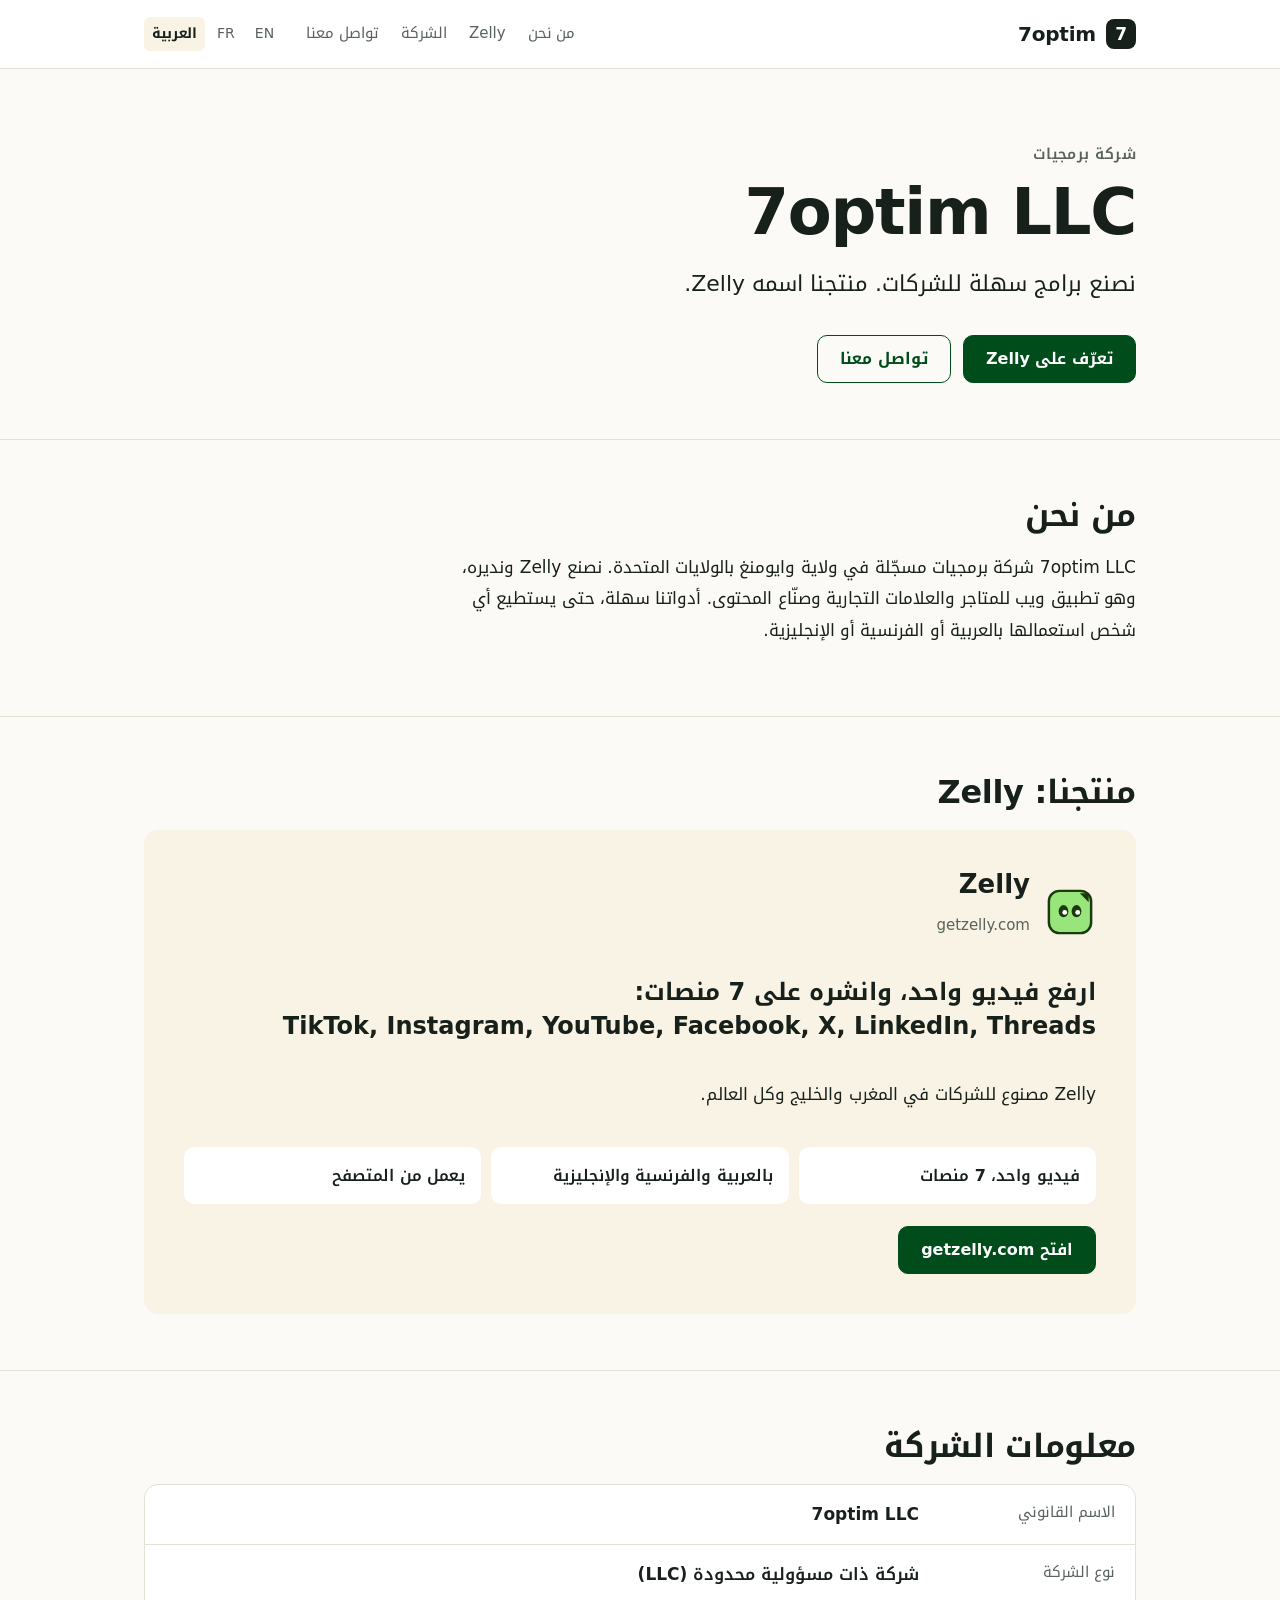
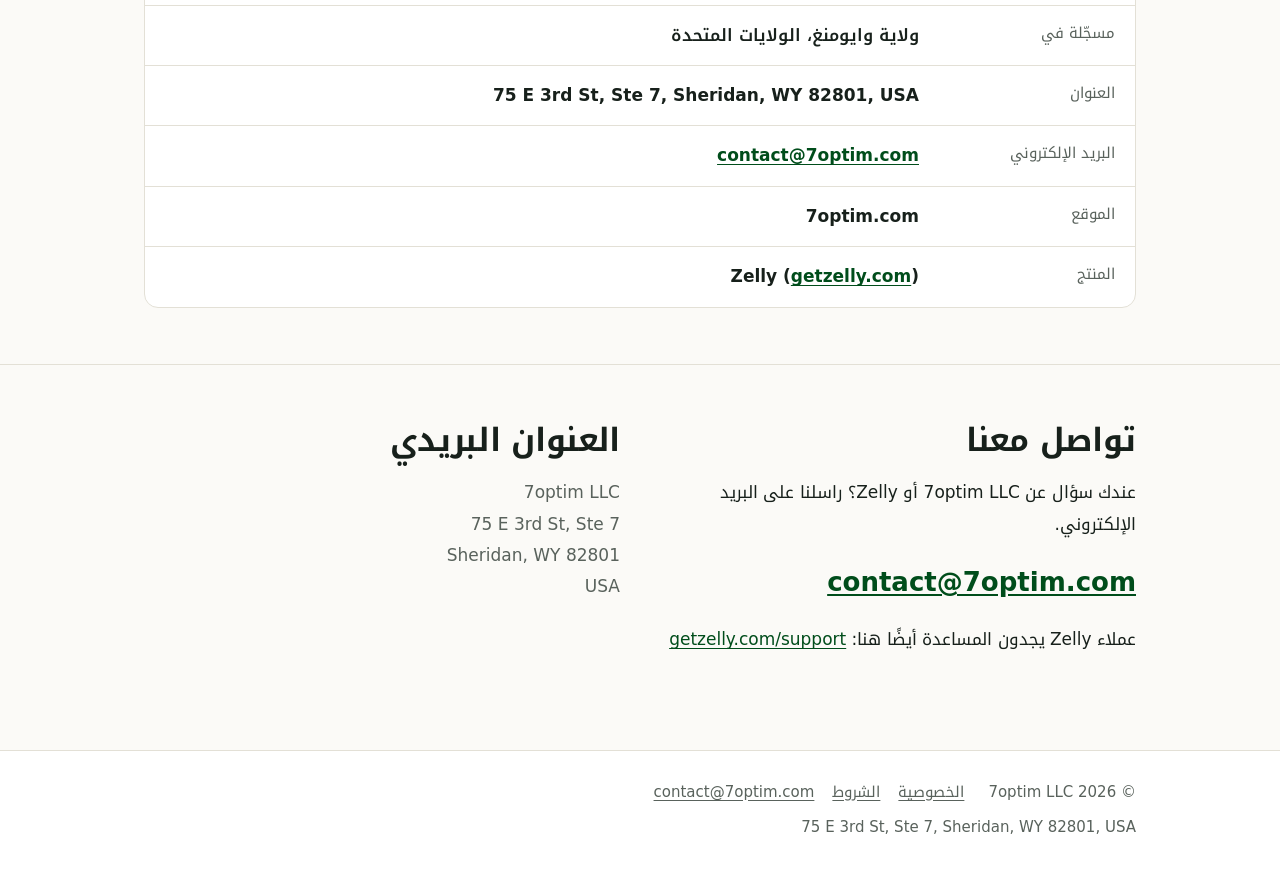
==== ar/index.html @ bed2d07e "7optim LLC company site (EN, FR, AR) with privacy and terms Co-Authored-By: Claude Opus 5.5 <noreply" ====
<!doctype html>
<html lang="ar" dir="rtl">
<head>
<meta charset="utf-8">
<meta name="viewport" content="width=device-width, initial-scale=1">
<meta http-equiv="Content-Security-Policy" content="default-src 'none'; style-src 'self'; img-src 'self'; font-src 'self'; base-uri 'none'; form-action 'none'">
<title>7optim LLC: شركة برمجيات، صانعة Zelly</title>
<meta name="description" content="7optim LLC شركة برمجيات. نصنع Zelly: ارفع فيديو واحد، وانشره على 7 منصات: TikTok, Instagram, YouTube, Facebook, X, LinkedIn, Threads.">
<link rel="canonical" href="https://7optim.com/ar/">
<link rel="alternate" hreflang="en" href="https://7optim.com/">
<link rel="alternate" hreflang="fr" href="https://7optim.com/fr/">
<link rel="alternate" hreflang="ar" href="https://7optim.com/ar/">
<link rel="alternate" hreflang="x-default" href="https://7optim.com/">
<meta property="og:type" content="website">
<meta property="og:site_name" content="7optim LLC">
<meta property="og:title" content="7optim LLC: شركة برمجيات، صانعة Zelly">
<meta property="og:description" content="7optim LLC شركة برمجيات. نصنع Zelly: ارفع فيديو واحد، وانشره على 7 منصات: TikTok, Instagram, YouTube, Facebook, X, LinkedIn, Threads.">
<meta property="og:url" content="https://7optim.com/ar/">
<link rel="icon" href="../assets/favicon.svg" type="image/svg+xml">
<link rel="stylesheet" href="../assets/site.css">
</head>
<body>
<a class="skip" href="#main">انتقل إلى المحتوى</a>
<header class="top"><div class="wrap">
<a class="brand" href="../ar/" aria-label="7optim LLC"><span class="brand-mark" aria-hidden="true">7</span><span class="ltr">7optim</span></a>
<nav class="nav" aria-label="الشركة"><a href="#about">من نحن</a><a href="#zelly">Zelly</a><a href="#company">الشركة</a><a href="#contact">تواصل معنا</a></nav>
<nav class="langs" aria-label="Language"><a href="../" hreflang="en" lang="en">EN</a><a href="../fr/" hreflang="fr" lang="fr">FR</a><a href="../ar/" hreflang="ar" lang="ar" aria-current="true">العربية</a></nav>
</div></header>
<main id="main">
<section class="hero"><div class="wrap">
<p class="eyebrow">شركة برمجيات</p>
<h1><span class="ltr">7optim LLC</span></h1>
<p class="lead">نصنع برامج سهلة للشركات. منتجنا اسمه Zelly.</p>
<div class="actions"><a class="btn btn-main" href="#zelly">تعرّف على Zelly</a><a class="btn btn-line" href="#contact">تواصل معنا</a></div>
</div></section>

<section class="section" id="about"><div class="wrap">
<h2>من نحن</h2>
<p><span class="ltr">7optim LLC</span> شركة برمجيات مسجّلة في ولاية وايومنغ بالولايات المتحدة. نصنع Zelly ونديره، وهو تطبيق ويب للمتاجر والعلامات التجارية وصنّاع المحتوى. أدواتنا سهلة، حتى يستطيع أي شخص استعمالها بالعربية أو الفرنسية أو الإنجليزية.</p>
</div></section>

<section class="section" id="zelly"><div class="wrap">
<h2>منتجنا: Zelly</h2>
<div class="product">
<div class="product-head"><img src="../assets/zelly-mark.svg" width="52" height="52" alt=""><div><p class="product-name">Zelly</p><p class="product-url"><span class="ltr">getzelly.com</span></p></div></div>
<p class="product-line">ارفع فيديو واحد، وانشره على 7 منصات:<br><span class="ltr">TikTok, Instagram, YouTube, Facebook, X, LinkedIn, Threads</span></p>
<p>Zelly مصنوع للشركات في المغرب والخليج وكل العالم.</p>
<ul class="points"><li>فيديو واحد، 7 منصات</li><li>بالعربية والفرنسية والإنجليزية</li><li>يعمل من المتصفح</li></ul>
<div><a class="btn btn-main" href="https://getzelly.com/" rel="noopener">افتح getzelly.com</a></div>
</div>
</div></section>

<section class="section" id="company"><div class="wrap">
<h2>معلومات الشركة</h2>
<dl class="facts"><div><dt>الاسم القانوني</dt><dd><span class="ltr">7optim LLC</span></dd></div><div><dt>نوع الشركة</dt><dd>شركة ذات مسؤولية محدودة (<span class="ltr">LLC</span>)</dd></div><div><dt>مسجّلة في</dt><dd>ولاية وايومنغ، الولايات المتحدة</dd></div><div><dt>العنوان</dt><dd><span class="ltr">75 E 3rd St, Ste 7, Sheridan, WY 82801, USA</span></dd></div><div><dt>البريد الإلكتروني</dt><dd><span class="ltr"><a href="mailto:contact@7optim.com">contact@7optim.com</a></span></dd></div><div><dt>الموقع</dt><dd><span class="ltr">7optim.com</span></dd></div><div><dt>المنتج</dt><dd>Zelly (<a href="https://getzelly.com/" rel="noopener">getzelly.com</a>)</dd></div></dl>
</div></section>

<section class="section" id="contact"><div class="wrap cols">
<div>
<h2>تواصل معنا</h2>
<p>عندك سؤال عن <span class="ltr">7optim LLC</span> أو Zelly؟ راسلنا على البريد الإلكتروني.</p>
<a class="mail ltr" href="mailto:contact@7optim.com">contact@7optim.com</a>
<p>عملاء Zelly يجدون المساعدة أيضًا هنا: <a href="https://getzelly.com/support" rel="noopener"><span class="ltr">getzelly.com/support</span></a></p>
</div>
<div>
<h2>العنوان البريدي</h2>
<address class="ltr">7optim LLC<br>75 E 3rd St, Ste 7<br>Sheridan, WY 82801<br>USA</address>
</div>
</div></section>
</main>
<footer class="foot"><div class="wrap">
<span>© 2026 <span class="ltr">7optim LLC</span></span>
<nav aria-label="Legal"><a href="../ar/privacy/">الخصوصية</a><a href="../ar/terms/">الشروط</a><a href="mailto:contact@7optim.com"><span class="ltr">contact@7optim.com</span></a></nav>
<span class="addr"><span class="ltr">75 E 3rd St, Ste 7, Sheridan, WY 82801, USA</span></span>
</div></footer>
</body>
</html>
---- assets/site.css ----
/* 7optim LLC company site. Calm, neutral, no JavaScript. */
@font-face {
  font-family: "Kufi";
  src: url("noto-kufi-arabic.woff2") format("woff2");
  font-weight: 100 900;
  font-display: swap;
  unicode-range: U+0600-06FF, U+0750-077F, U+08A0-08FF, U+FB50-FDFF, U+FE70-FEFF;
}

:root {
  --bg: #fbfaf7;
  --surface: #ffffff;
  --cream: #f9f3e5;
  --ink: #17201b;
  --muted: #59625c;
  --line: #e3e0d6;
  --green: #004d1b;
  --green-hover: #00381a;
  --radius: 14px;
  --wrap: 1040px;
  --font: "Kufi", ui-sans-serif, system-ui, -apple-system, "Segoe UI", Roboto, "Helvetica Neue", Arial, sans-serif;
}

*, *::before, *::after { box-sizing: border-box; }
html { -webkit-text-size-adjust: 100%; text-size-adjust: 100%; }
body {
  margin: 0;
  background: var(--bg);
  color: var(--ink);
  font-family: var(--font);
  font-size: 17px;
  line-height: 1.6;
}
[lang="ar"] body { line-height: 1.85; }
img { max-width: 100%; display: block; }
a { color: var(--green); text-underline-offset: 3px; }
a:hover { color: var(--green-hover); }
:focus-visible { outline: 3px solid var(--green); outline-offset: 3px; border-radius: 4px; }

.wrap { max-width: var(--wrap); margin: 0 auto; padding-inline: 24px; }
.skip { position: absolute; inset-inline-start: -999px; top: 8px; background: var(--surface); padding: 8px 12px; z-index: 10; }
.skip:focus { inset-inline-start: 8px; }

/* Header */
.top { border-bottom: 1px solid var(--line); background: var(--surface); }
.top .wrap { display: flex; align-items: center; gap: 24px; min-height: 68px; }
.brand { display: inline-flex; align-items: center; gap: 10px; color: var(--ink); text-decoration: none; font-weight: 800; font-size: 20px; letter-spacing: -0.01em; }
.brand-mark { width: 30px; height: 30px; border-radius: 8px; background: var(--ink); color: #fff; display: grid; place-items: center; font-size: 17px; font-weight: 800; }
.nav { display: flex; gap: 22px; margin-inline-start: auto; }
.nav a { color: var(--muted); text-decoration: none; font-size: 15px; }
.nav a:hover { color: var(--ink); }
.langs { display: flex; gap: 4px; }
.langs a { color: var(--muted); text-decoration: none; font-size: 14px; padding: 4px 8px; border-radius: 6px; }
.langs a[aria-current="true"] { color: var(--ink); background: var(--cream); font-weight: 700; }

/* Hero */
.hero { padding-block: 72px 56px; }
.eyebrow { margin: 0 0 10px; color: var(--muted); font-size: 15px; font-weight: 600; letter-spacing: 0.02em; }
.hero h1 { margin: 0; font-size: clamp(40px, 7vw, 64px); line-height: 1.05; letter-spacing: -0.02em; font-weight: 800; }
.lead { margin: 18px 0 0; max-width: 34em; font-size: clamp(19px, 2.4vw, 22px); color: var(--ink); }
.actions { display: flex; flex-wrap: wrap; gap: 12px; margin-top: 30px; }
.btn { display: inline-flex; align-items: center; justify-content: center; min-height: 48px; padding: 0 22px; border-radius: 10px; font-weight: 700; font-size: 16px; text-decoration: none; border: 1px solid var(--green); }
.btn-main { background: var(--green); color: #fff; }
.btn-main:hover { background: var(--green-hover); color: #fff; }
.btn-line { background: transparent; color: var(--green); }
.btn-line:hover { background: var(--cream); }

/* Sections */
.section { padding-block: 56px; border-top: 1px solid var(--line); }
.section h2 { margin: 0 0 18px; font-size: clamp(26px, 3.4vw, 32px); line-height: 1.2; letter-spacing: -0.01em; }
.section p { margin: 0 0 14px; max-width: 40em; }
.cols { display: grid; gap: 40px; }
@media (min-width: 860px) { .cols { grid-template-columns: 1fr 1fr; align-items: start; } }

/* Product card */
.product { background: var(--cream); border-radius: var(--radius); padding: clamp(24px, 4vw, 40px); display: grid; gap: 22px; }
.product-head { display: flex; align-items: center; gap: 14px; }
.product-head img { width: 52px; height: 52px; }
.product-name { margin: 0; font-size: 26px; font-weight: 800; line-height: 1.1; }
.product-url { margin: 2px 0 0; color: var(--muted); font-size: 15px; }
.product-line { margin: 0; font-size: clamp(20px, 2.6vw, 24px); font-weight: 700; line-height: 1.4; max-width: 30em; }
.points { list-style: none; margin: 0; padding: 0; display: grid; gap: 10px; }
@media (min-width: 700px) { .points { grid-template-columns: repeat(3, 1fr); } }
.points li { background: var(--surface); border-radius: 10px; padding: 14px 16px; font-weight: 600; font-size: 16px; }

/* Company details */
.facts { margin: 0; display: grid; gap: 0; background: var(--surface); border: 1px solid var(--line); border-radius: var(--radius); }
.facts div { display: grid; gap: 2px; padding: 14px 20px; border-top: 1px solid var(--line); }
.facts div:first-child { border-top: 0; }
@media (min-width: 560px) { .facts div { grid-template-columns: 180px 1fr; gap: 16px; } }
.facts dt { color: var(--muted); font-size: 15px; }
.facts dd { margin: 0; font-weight: 600; }

/* Contact */
.mail { display: inline-block; font-size: clamp(20px, 3vw, 26px); font-weight: 700; margin: 4px 0 18px; word-break: break-word; }
address { font-style: normal; color: var(--muted); }

/* Legal pages */
.legal { padding-block: 56px 40px; }
.legal h1 { margin: 0 0 6px; font-size: clamp(32px, 5vw, 44px); line-height: 1.15; letter-spacing: -0.01em; }
.updated { color: var(--muted); margin: 0 0 30px; font-size: 15px; }
.legal h2 { margin: 34px 0 8px; font-size: 21px; }
.legal p { margin: 0 0 12px; max-width: 42em; }

/* Footer */
.foot { border-top: 1px solid var(--line); background: var(--surface); padding-block: 28px; margin-top: 24px; font-size: 15px; color: var(--muted); }
.foot .wrap { display: flex; flex-wrap: wrap; gap: 8px 24px; align-items: center; }
.foot nav { display: flex; gap: 18px; }
.foot a { color: var(--muted); }
.foot a:hover { color: var(--ink); }
.foot .addr { flex-basis: 100%; }

.ltr { direction: ltr; unicode-bidi: isolate; }
[dir="rtl"] address.ltr { text-align: right; }

@media (max-width: 640px) {
  .top .wrap { gap: 12px; padding-inline: 16px; }
  .wrap { padding-inline: 16px; }
  .nav { display: none; }
  .langs { margin-inline-start: auto; }
  .hero { padding-block: 48px 40px; }
  .section { padding-block: 44px; }
  .btn { flex: 1 1 100%; }
}
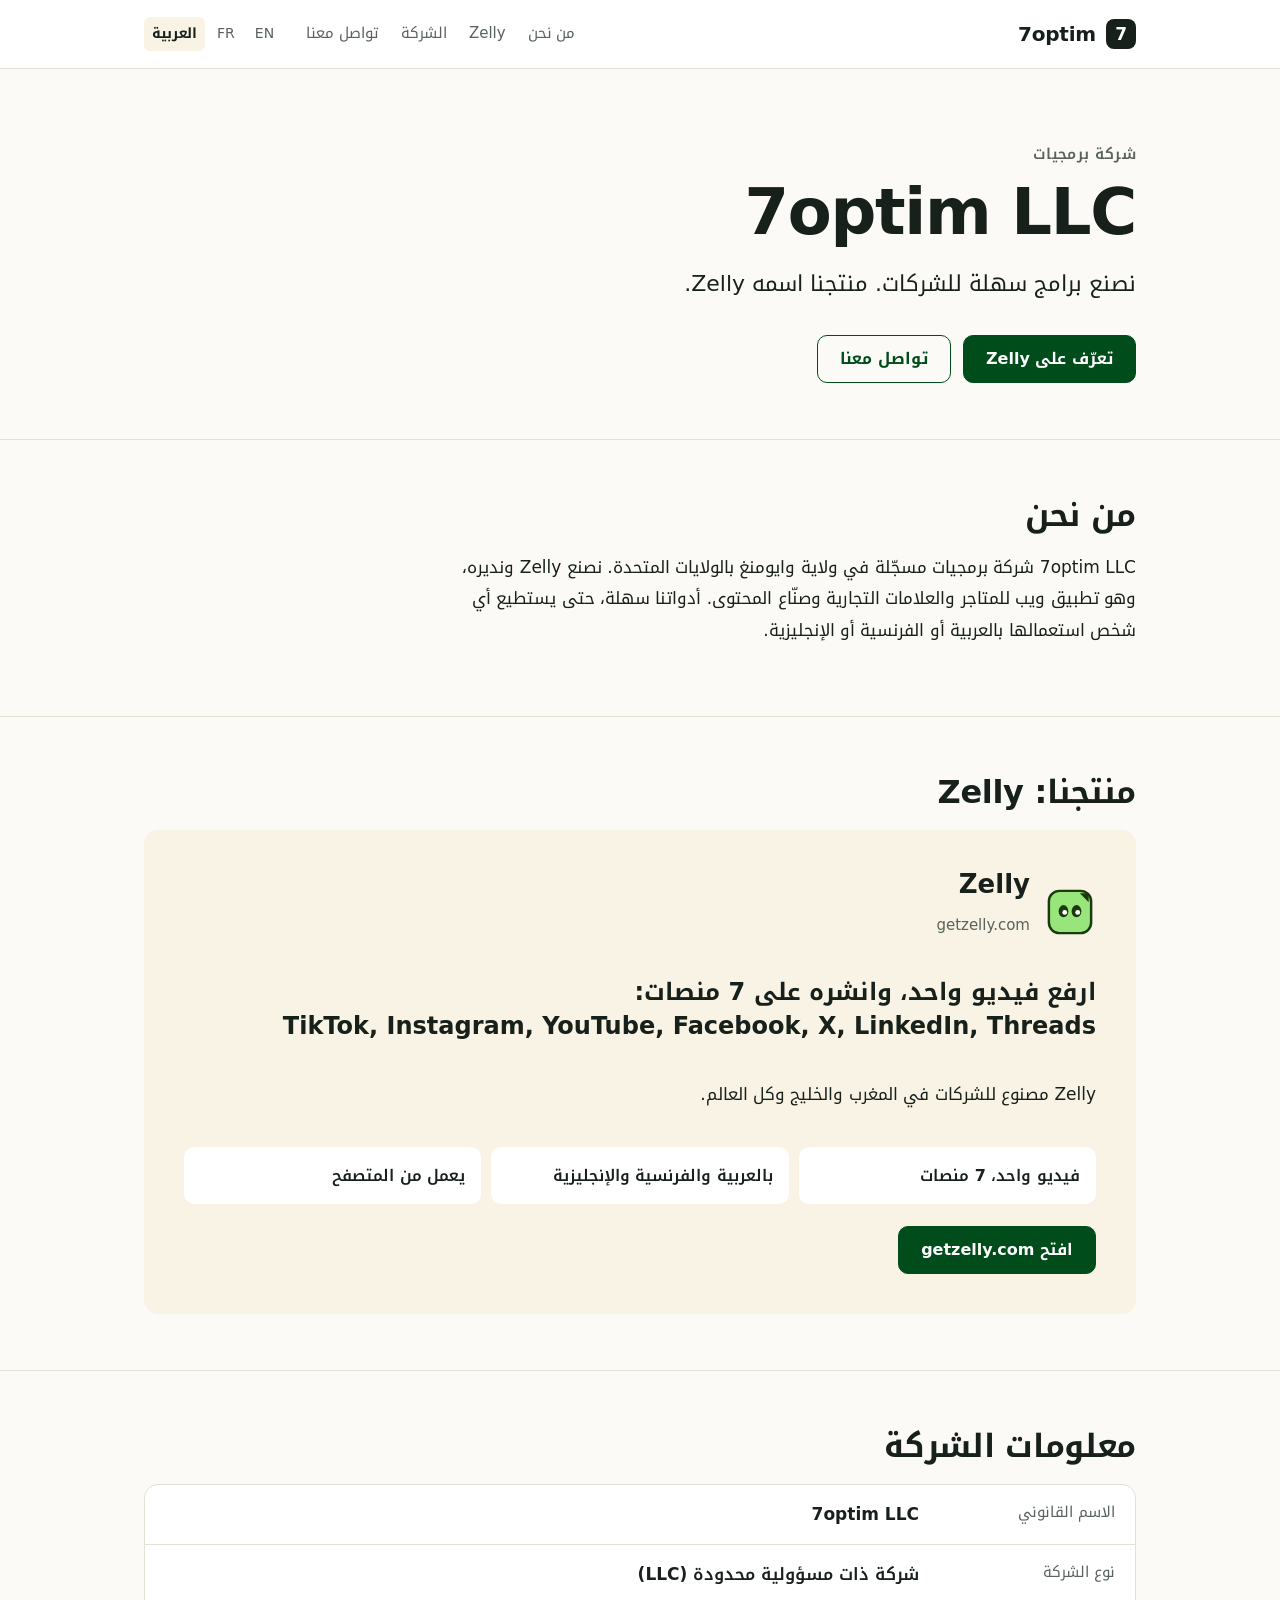
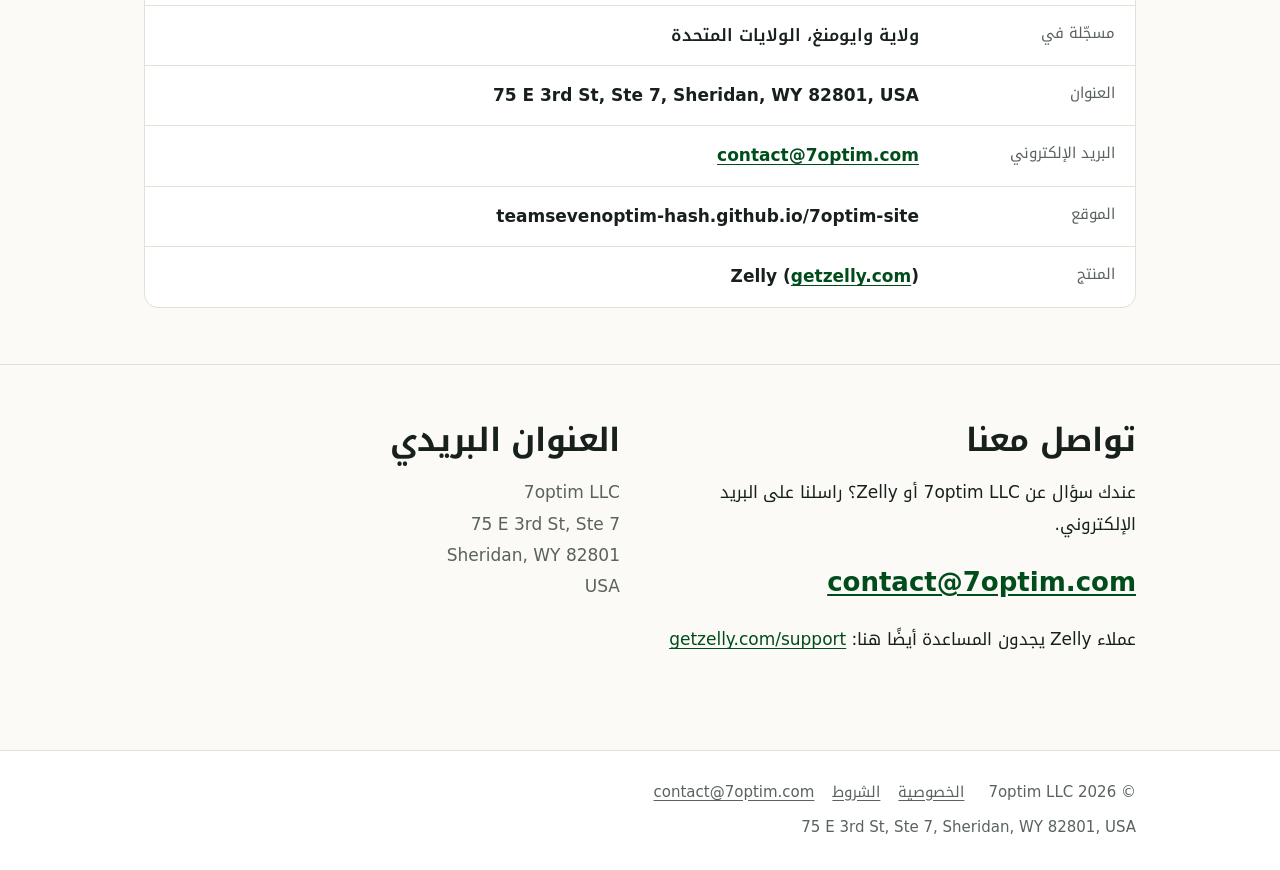
==== commit 666e4060: "Point the company site to its GitHub address Replace the 7optim.com website links, canonical URLs, s" ====
--- a/ar/index.html
+++ b/ar/index.html
@@ -6,16 +6,16 @@
 <meta http-equiv="Content-Security-Policy" content="default-src 'none'; style-src 'self'; img-src 'self'; font-src 'self'; base-uri 'none'; form-action 'none'">
 <title>7optim LLC: شركة برمجيات، صانعة Zelly</title>
 <meta name="description" content="7optim LLC شركة برمجيات. نصنع Zelly: ارفع فيديو واحد، وانشره على 7 منصات: TikTok, Instagram, YouTube, Facebook, X, LinkedIn, Threads.">
-<link rel="canonical" href="https://7optim.com/ar/">
-<link rel="alternate" hreflang="en" href="https://7optim.com/">
-<link rel="alternate" hreflang="fr" href="https://7optim.com/fr/">
-<link rel="alternate" hreflang="ar" href="https://7optim.com/ar/">
-<link rel="alternate" hreflang="x-default" href="https://7optim.com/">
+<link rel="canonical" href="https://teamsevenoptim-hash.github.io/7optim-site/ar/">
+<link rel="alternate" hreflang="en" href="https://teamsevenoptim-hash.github.io/7optim-site/">
+<link rel="alternate" hreflang="fr" href="https://teamsevenoptim-hash.github.io/7optim-site/fr/">
+<link rel="alternate" hreflang="ar" href="https://teamsevenoptim-hash.github.io/7optim-site/ar/">
+<link rel="alternate" hreflang="x-default" href="https://teamsevenoptim-hash.github.io/7optim-site/">
 <meta property="og:type" content="website">
 <meta property="og:site_name" content="7optim LLC">
 <meta property="og:title" content="7optim LLC: شركة برمجيات، صانعة Zelly">
 <meta property="og:description" content="7optim LLC شركة برمجيات. نصنع Zelly: ارفع فيديو واحد، وانشره على 7 منصات: TikTok, Instagram, YouTube, Facebook, X, LinkedIn, Threads.">
-<meta property="og:url" content="https://7optim.com/ar/">
+<meta property="og:url" content="https://teamsevenoptim-hash.github.io/7optim-site/ar/">
 <link rel="icon" href="../assets/favicon.svg" type="image/svg+xml">
 <link rel="stylesheet" href="../assets/site.css">
 </head>
@@ -52,7 +52,7 @@
 
 <section class="section" id="company"><div class="wrap">
 <h2>معلومات الشركة</h2>
-<dl class="facts"><div><dt>الاسم القانوني</dt><dd><span class="ltr">7optim LLC</span></dd></div><div><dt>نوع الشركة</dt><dd>شركة ذات مسؤولية محدودة (<span class="ltr">LLC</span>)</dd></div><div><dt>مسجّلة في</dt><dd>ولاية وايومنغ، الولايات المتحدة</dd></div><div><dt>العنوان</dt><dd><span class="ltr">75 E 3rd St, Ste 7, Sheridan, WY 82801, USA</span></dd></div><div><dt>البريد الإلكتروني</dt><dd><span class="ltr"><a href="mailto:contact@7optim.com">contact@7optim.com</a></span></dd></div><div><dt>الموقع</dt><dd><span class="ltr">7optim.com</span></dd></div><div><dt>المنتج</dt><dd>Zelly (<a href="https://getzelly.com/" rel="noopener">getzelly.com</a>)</dd></div></dl>
+<dl class="facts"><div><dt>الاسم القانوني</dt><dd><span class="ltr">7optim LLC</span></dd></div><div><dt>نوع الشركة</dt><dd>شركة ذات مسؤولية محدودة (<span class="ltr">LLC</span>)</dd></div><div><dt>مسجّلة في</dt><dd>ولاية وايومنغ، الولايات المتحدة</dd></div><div><dt>العنوان</dt><dd><span class="ltr">75 E 3rd St, Ste 7, Sheridan, WY 82801, USA</span></dd></div><div><dt>البريد الإلكتروني</dt><dd><span class="ltr"><a href="mailto:contact@7optim.com">contact@7optim.com</a></span></dd></div><div><dt>الموقع</dt><dd><span class="ltr">teamsevenoptim-hash.github.io/7optim-site</span></dd></div><div><dt>المنتج</dt><dd>Zelly (<a href="https://getzelly.com/" rel="noopener">getzelly.com</a>)</dd></div></dl>
 </div></section>
 
 <section class="section" id="contact"><div class="wrap cols">
